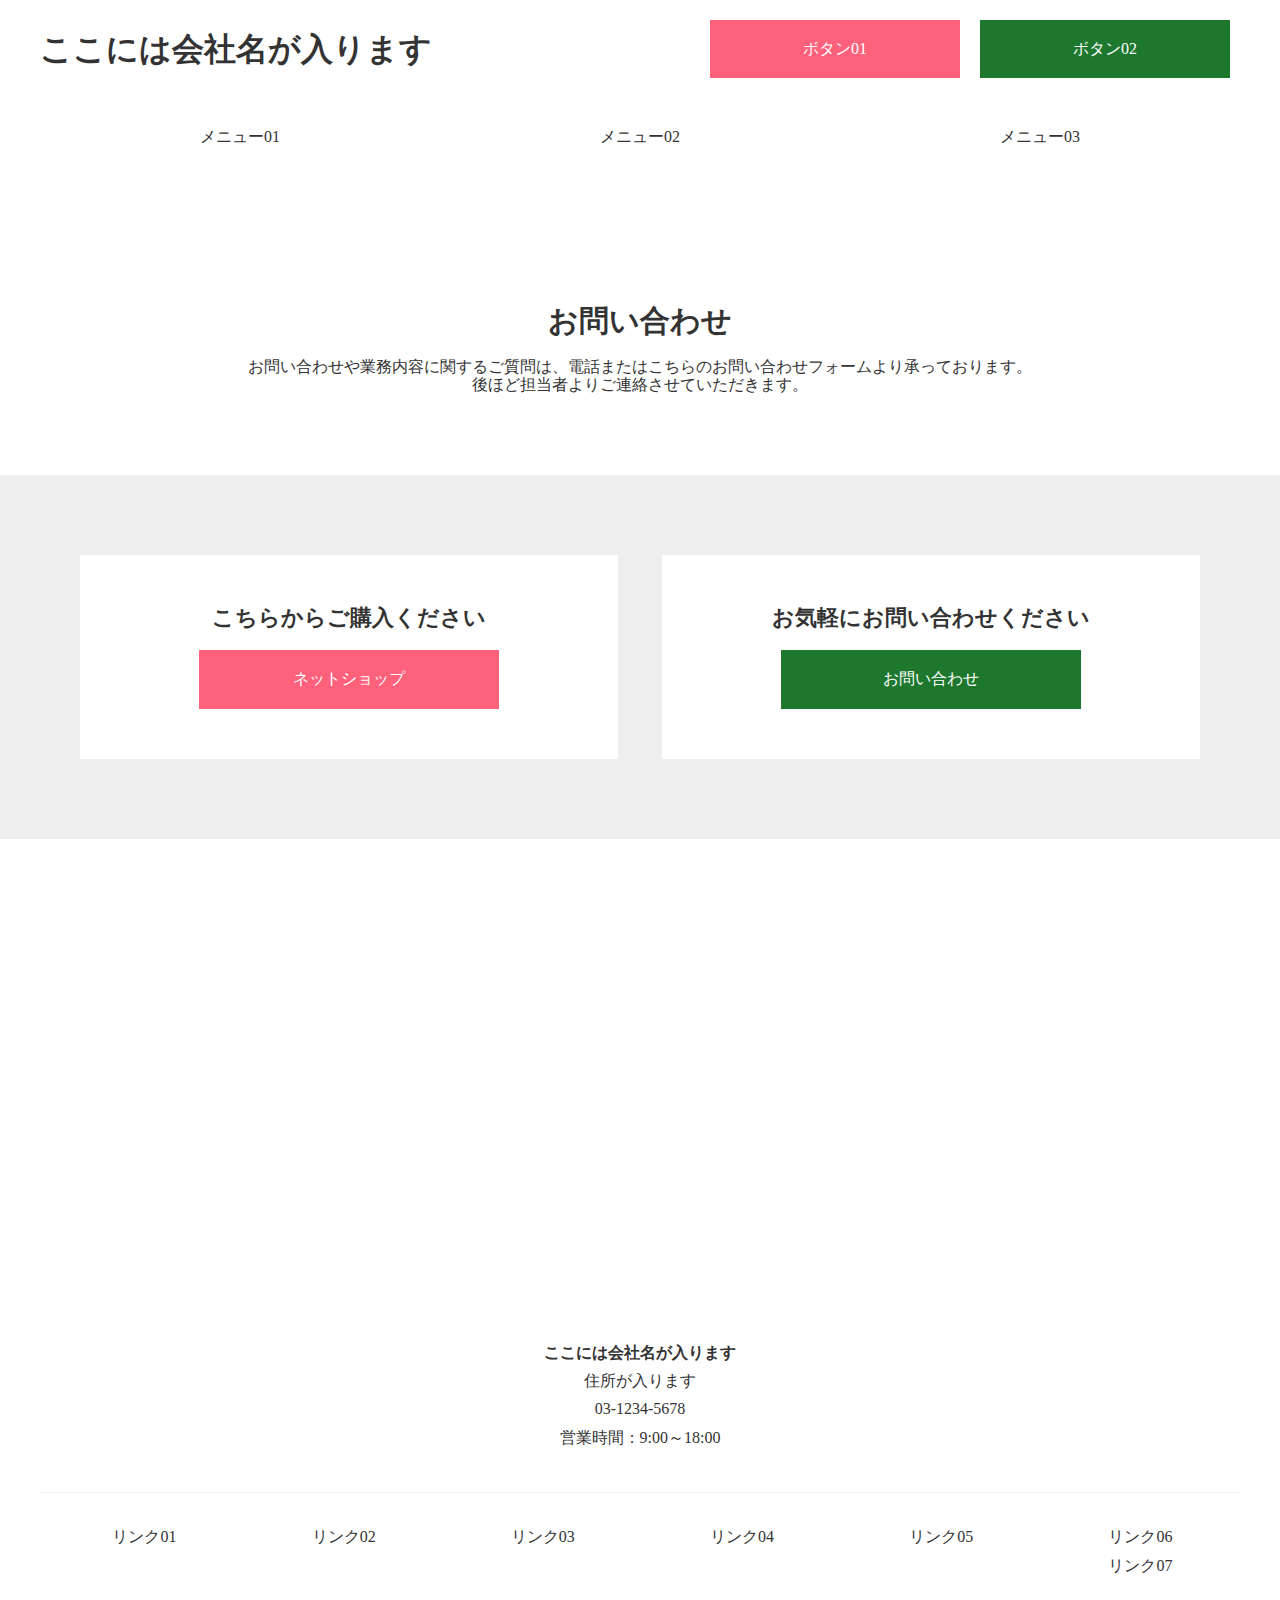
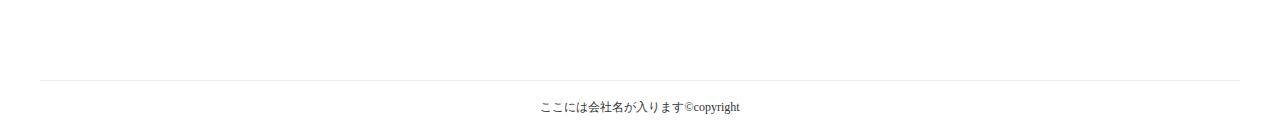
==== contact/index.html @ 03c9a067 "1219コンタクトページ（ファイル制作）" ====
<!DOCTYPE html>
<html lang="ja">
<head>
  <meta charset="UTF-8">
  <meta name="viewport" content="width=device-width, initial-scale=1.0">
  <link rel="stylesheet" href="../css/reset.css">
  <link rel="stylesheet" href="../css/style.css">
  <title>お問い合わせ</title>
</head>
<body>
  <header>
    <div class="header">
      <div class="head_top">
        <div class="head_title">
          <h1>ここには会社名が入ります</h1>
        </div>
        <div class="head_box">
          <a href="../index.html" class="head_btn btn01">ボタン01</a>
          <a href="#" class="head_btn btn02">ボタン02</a>
        </div>
      </div>
      <div class="head_navi">
        <ul>
          <li><a href="">メニュー01</a></li>
          <li><a href="">メニュー02</a></li>
          <li><a href="">メニュー03</a></li>
        </ul>    
      </div>
    </div>
  </header>

  <div class="mv">
    <h1>
      <img src="img/contact/mv.png" alt="">
    </h1>
  </div>

  <section class="form_01">
    <div class="wrapper">
        <div class="form_01_title">
          <h1>お問い合わせ</h1>
          <p>お問い合わせや業務内容に関するご質問は、電話またはこちらのお問い合わせフォームより承っております。<br>
          後ほど担当者よりご連絡させていただきます。</p>
        </div>
        <div class="form_box">
          <form>
            
          </form>
        </div>
    </div>
  </section>

  <section class="sec_btn">
    <div class="wrapper">
      <div class="sec_btn_content">
        <div class="sec_btn_box">
          <h2>こちらからご購入ください</h2>
          <a href="#" class="btn btn01">ネットショップ</a>
        </div>
        <div class="sec_btn_box">
          <h2>お気軽にお問い合わせください</h2>
          <a href="#" class="btn btn02">お問い合わせ</a>
        </div>
      </div>
    </div>
  </section>

  <div class="bottom">
    <div class="wrapper">
      <div class="bottom_box">
        <h3>ここには会社名が入ります</h3>
        <p>住所が入ります</p>
        <p>03-1234-5678</p>
        <p>営業時間：9:00～18:00</p>
      </div>
      <div class="bottom_navi">
        <ul>
          <li><a href="">リンク01</a></li>
          <li><a href="">リンク02</a></li>
          <li><a href="">リンク03</a></li>
          <li><a href="">リンク04</a></li>
          <li><a href="">リンク05</a></li>
          <li><a href="">リンク06</a></li>
          <li><a href="">リンク07</a></li>
        </ul>    
      </div>
    </div>
  </div>

  <footer><p>ここには会社名が入ります©copyright</p></footer>

</body>
</html>
---- css/style.css ----
@charset "UTF-8";
body{
	font-weight: normal;
	color: #333333;
	font-family: "メイリオ";
	font-size: 16px;
}
img{
	width: 100%;
}
.wrapper{
	max-width: 1200px;
	width: 100%;
	margin-right: auto;
	margin-left: auto;
}

@media only screen and (max-width: 1199px){
.wrapper {
		padding-right: 40px;
		padding-left: 40px;
	}
}

@media only screen and (max-width: 767px){
.wrapper {
		padding-right: 10px;
		padding-left: 10px;
	}
}

.header{
	display: block;
	padding: 20px 40px;
}
.head_top{
  display: flex;
  justify-content: space-between;
	align-items: center;
}
.head_box{
  display: flex;
  max-width: 45%;
}
.head_btn{
	width: 250px;
	text-align: center;
	color: #fff;
	margin: 0 10px;
	padding: 20px;
}

.head_navi {
  margin: 50px auto 20px;
}
.head_navi ul {
  display: flex;
  justify-content: space-around;
}

@media only screen and (max-width: 767px){
	.header{
		display: flex;
		flex-direction: column;
	}
	.head_top{
		display: flex;
		flex-direction: column;
	}
	.head_box{
		display: flex;
		max-width: 100%;
	}
	.header h1{
		font-size: 24px;
		margin-bottom: 10px;
	}
	.head_btn{
		width: 48%;
		padding: 10px;
		font-size: 14px;
	}
	.head_navi {
		margin-top: 10px;
	}
	.head_navi ul {
		padding: 10px;
	}	
}

.sec_01{
	margin: 80px 0;
}
.sec_01_box{
	display: flex;
	justify-content: space-between;
	align-items: center;
}
.sec_01_left{
	width: 60%;
}
.sec_01_left h3{
	font-size: 24px;
	margin-bottom: 20px;
}
.sec_01_left p{
	font-size: 16px;
}
.sec_01_right{
	width: 35%;
}

@media only screen and (max-width: 767px){
	.sec_01{
		margin: 40px 0;
	}
	.sec_01_box{
		display: flex;
		flex-direction: column;
		margin-bottom: 20px;
	}
	.sec_01_left{
		width: 100%;
		margin-bottom: 20px;
	}
	.sec_01_left h3{
		font-size: 18px;
		margin-bottom: 10px;
		margin-top: 10px;
	}
	.sec_01_left p{
		font-size: 14px;
	}
	.sec_01_right{
		width: 100%;
	}
}

.sec_02{
	margin: 80px 0;
}
.sec_02 h1{
	font-size: 28px;
	margin-bottom: 20px;
	text-align: left;
}
.sec_02_content{
	display: flex;
	justify-content: space-between;
}
.sec_02_box{
	width: 48%;
	display: flex;
	flex-direction: column;
}
.sec_02_box p{
	font-size: 18px;
	margin-top: 20px;
}

@media only screen and (max-width: 767px){
	.sec_02{
		margin: 40px 0 20px;
	}
	.sec_02 h1{
		font-size: 22px;
		margin-bottom: 10px;
		text-align: center;
	}
	.sec_02_content{
		display: flex;
		flex-direction: column;
	}
	.sec_02_box{
		width: 100%;
		display: flex;
		flex-direction: column;
		margin-bottom: 20px;
	}
	.sec_02_box p{
		font-size: 14px;
	}
}

.sec_03{
	margin: 80px 0;
}
.sec_03_box{
	display: flex;
	justify-content: space-between;
	align-items: center;
	background-color: #eeeeee;
	padding: 40px;
}
.sec_03_left{
	width: 38%;
}
.sec_03_right{
	width: 60%;
}
.sec_03_right h3{
	font-size: 24px;
	margin-bottom: 20px;
}
.sec_03_right p{
	font-size: 16px;
}

@media only screen and (max-width: 767px){
	.sec_03{
		margin: 40px 0;
	}
	.sec_03_box{
		display: flex;
		flex-direction: column;
		margin-bottom: 20px;
	}
	.sec_03_left{
		width: 100%;
		margin-bottom: 20px;
	}
	.sec_03_right{
		width: 100%;
	}
	.sec_03_right h3{
		font-size: 18px;
		margin-bottom: 10px;
		margin-top: 10px;
	}
	.sec_03_right p{
		font-size: 14px;
	}
}

.sec_04{
	margin: 80px 0;
}
.sec_04 h1{
	font-size: 28px;
	margin-bottom: 20px;
	text-align: left;
}
.sec_04_content{
	display: flex;
	justify-content: space-between;
}
.sec_04_box{
	width: 30%;
	display: flex;
	flex-direction: column;
}
.sec_04_box h3{
	font-size: 20px;
	margin-top: 20px;
	margin-bottom: 20px;
}
.sec_04_box p{
	font-size: 18px;
}

@media only screen and (max-width: 767px){
	.sec_04{
		margin: 40px 0 20px;
	}
	.sec_04 h1{
		font-size: 22px;
		margin-bottom: 10px;
		text-align: center;
	}
	.sec_04_content{
		display: flex;
		flex-direction: column;
	}
	.sec_04_box{
		width: 100%;
		display: flex;
		flex-direction: column;
		margin-bottom: 20px;
	}
	.sec_04_box p{
		font-size: 14px;
	}
}

.sec_btn{
	background-color: #eeeeee;
	padding: 80px;
}
.sec_btn_content 	{
	display: flex;
	justify-content: space-between;
}
.sec_btn_box{
	width: 48%;
	display: flex;
	flex-direction: column;
	align-items: center;
	background-color: #fff;
	padding: 50px 60px;
}
.sec_btn_box h2{
	text-align: center;
	font-size: 22px;
	margin-bottom: 20px;
}
.btn{
	width: 300px;
	text-align: center;
	color: #fff;
	margin: 0 10px;
	padding: 20px;
}
.btn01 {
	background-color: #fd617b;
}
.btn02 {
	background-color: #1d782e;
}

.bottom{
	text-align: center;
	margin-top: 500px;
}
.bottom_box {
	padding-bottom: 40px;
	border-bottom: 1px solid #eeeeee;
}
.bottom_box h3 {
	font-size: 16px;
	padding: 5px;
}
.bottom_box p {
	padding: 5px;
}
.bottom_navi {
	padding: 30px 0 100px;
	border-bottom: 1px solid #eeeeee;
}
.bottom_navi ul {
  display: flex;
	flex-wrap: wrap;
	justify-content: flex-end;
}
.bottom_navi li {
	width: 16.6%;
	padding: 5px;
}
@media only screen and (max-width: 767px){
	.bottom_navi ul {
		display: flex;
		flex-direction: column;
	}
	.bottom_navi li {
		width: 100%;
		padding: 10px;
	}	
}
	
footer p{
	text-align: center;
	font-size: 12px;
	padding: 20px 0;
}

/* ------- 問い合わせページ ------- */
.form_01{
	margin: 80px 0;
}
.form_01_title{
	text-align: center;
}
.form_01_title h1{
	margin-bottom: 20px;
	font-size: 30px;
}
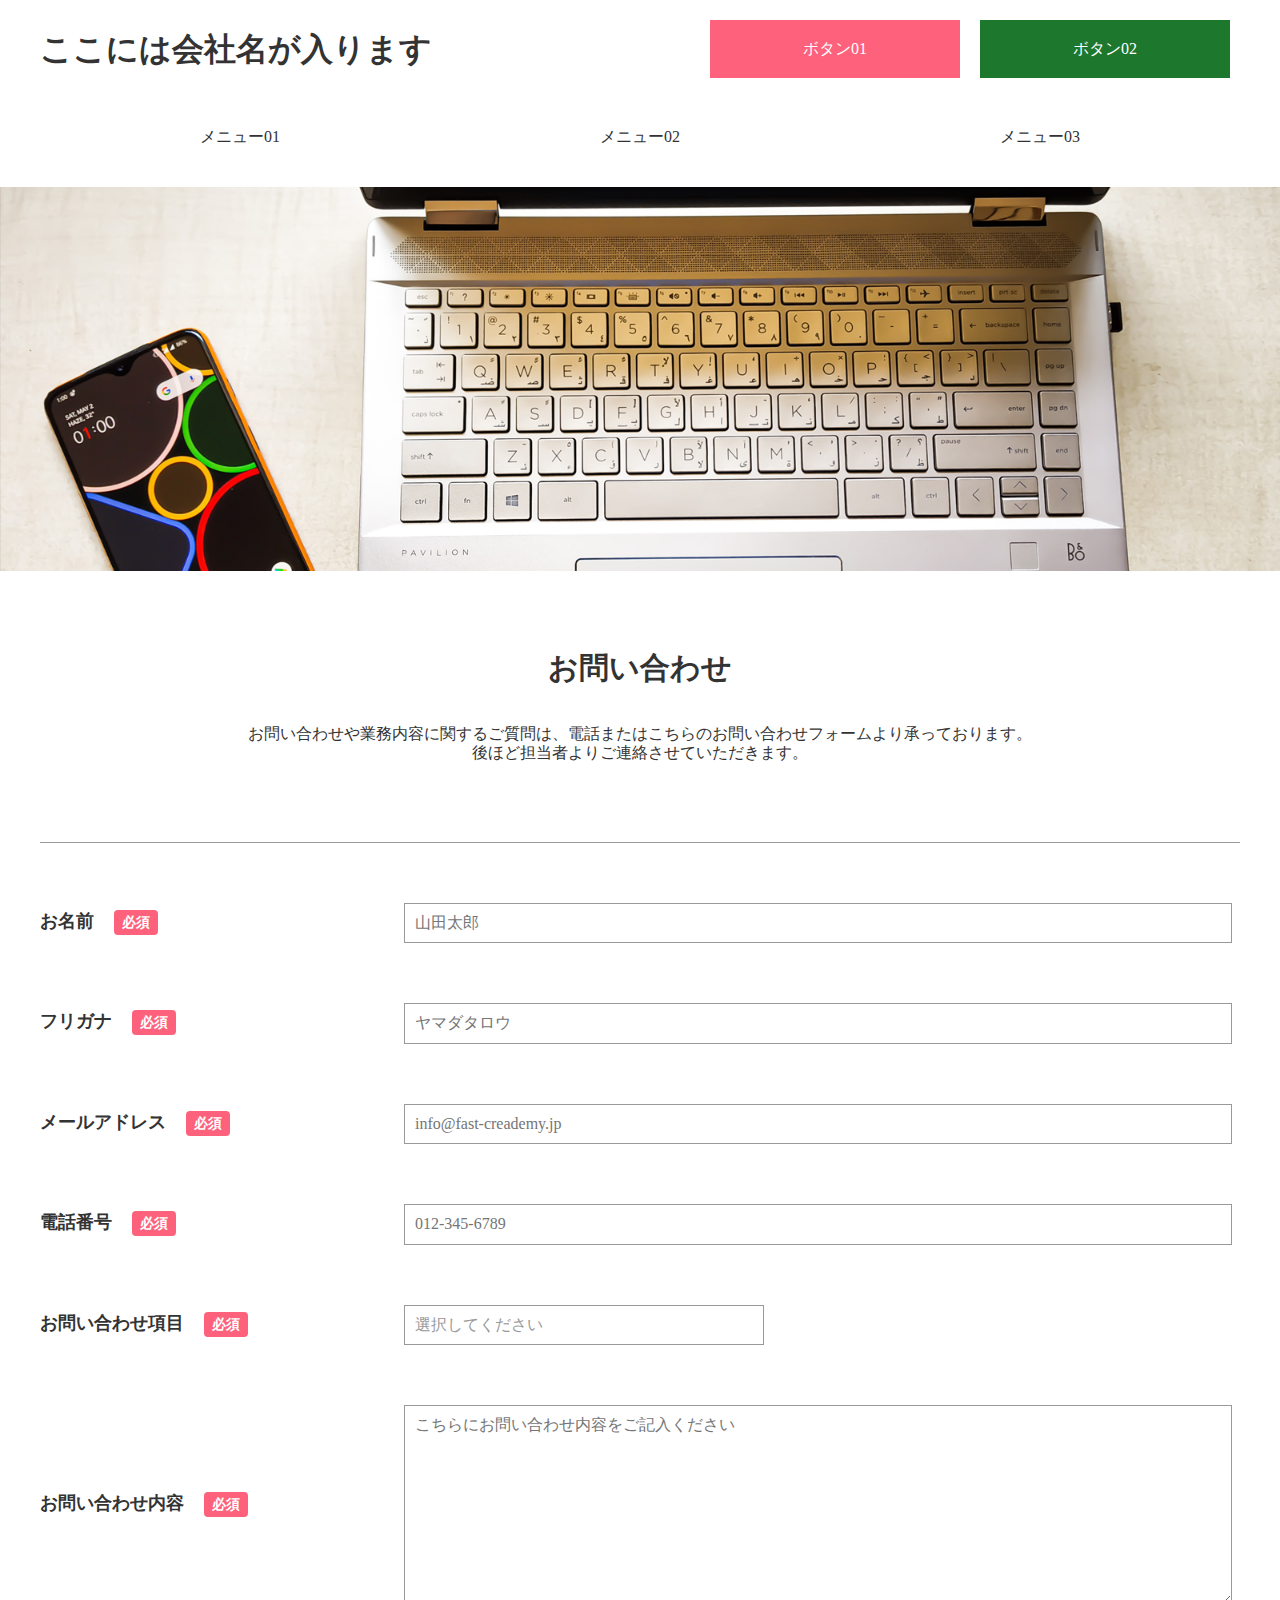
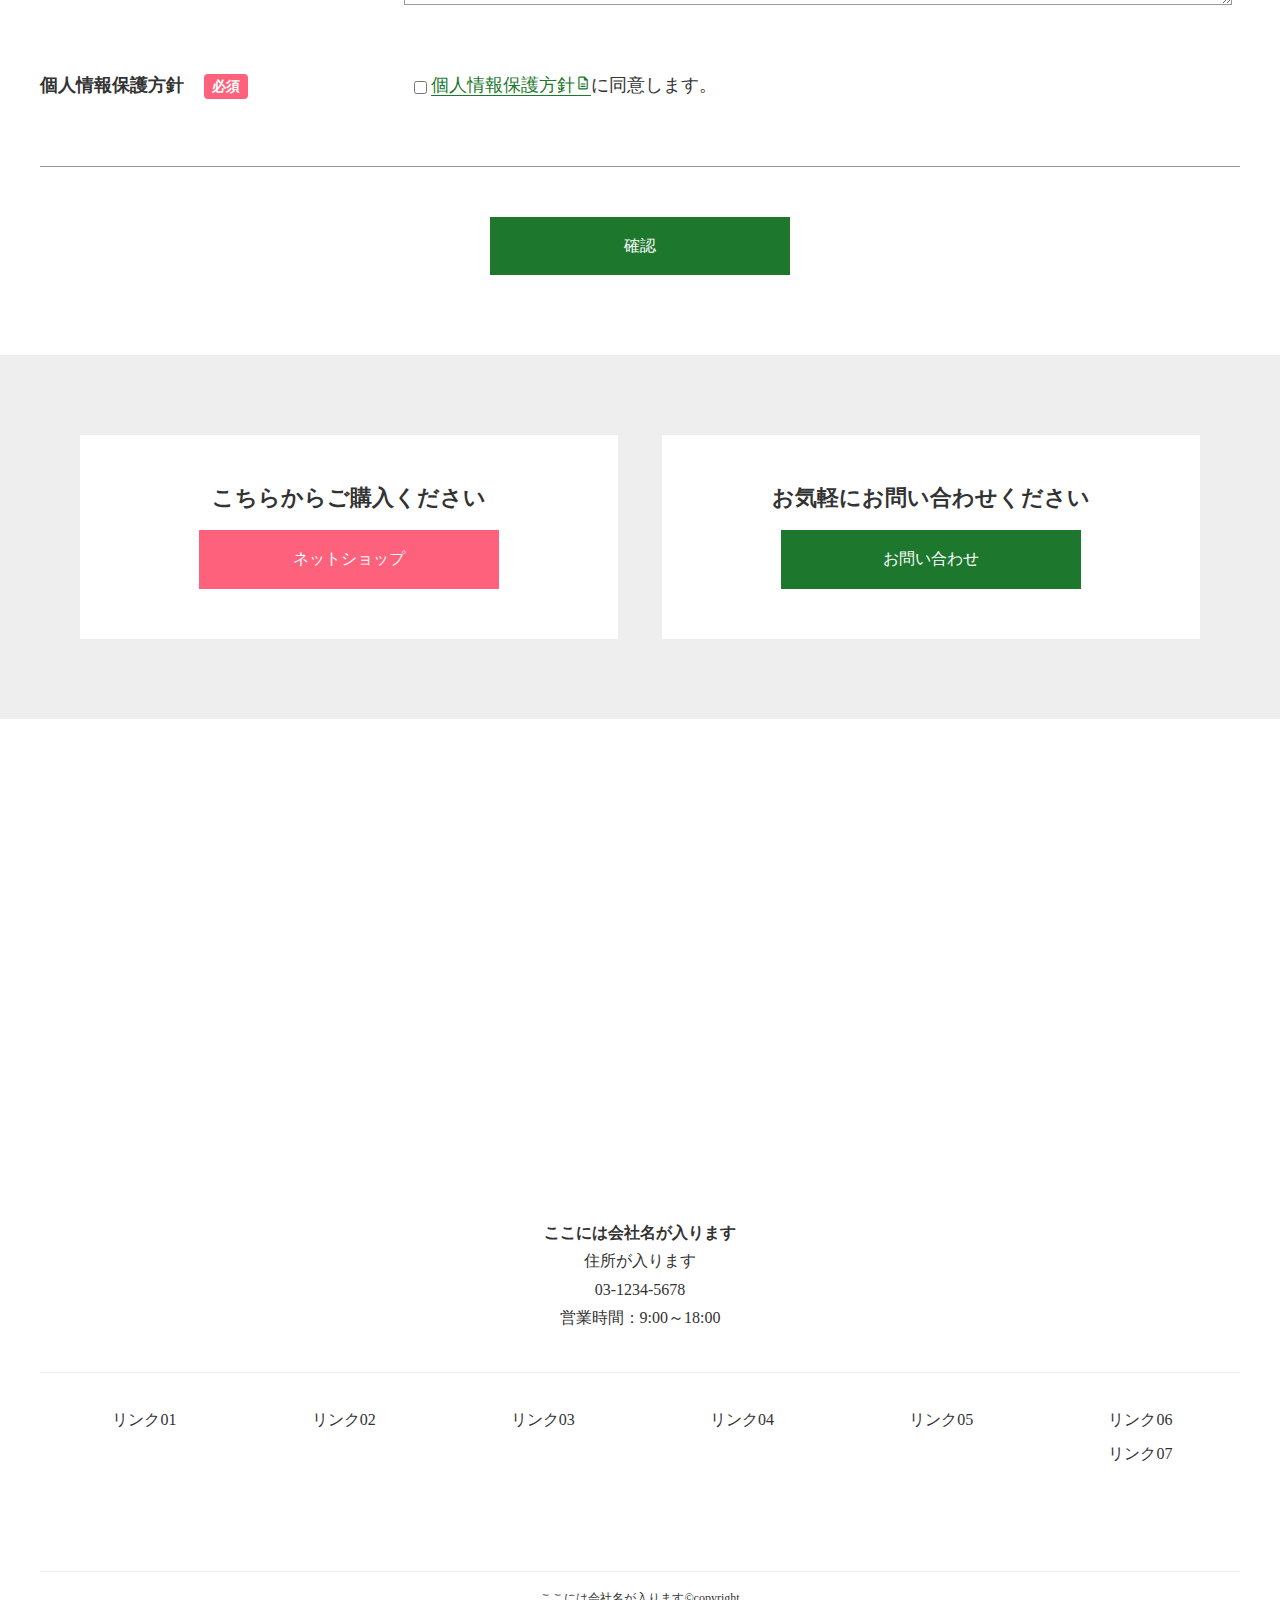
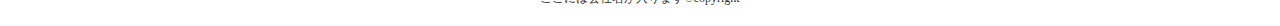
==== commit 2be634ff: "0110お問い合わせページ完成" ====
--- a/contact/index.html
+++ b/contact/index.html
@@ -5,6 +5,7 @@
   <meta name="viewport" content="width=device-width, initial-scale=1.0">
   <link rel="stylesheet" href="../css/reset.css">
   <link rel="stylesheet" href="../css/style.css">
+  <link rel="stylesheet" href="https://fonts.googleapis.com/css2?family=Material+Symbols+Outlined:opsz,wght,FILL,GRAD@24,400,0,0" />
   <title>お問い合わせ</title>
 </head>
 <body>
@@ -31,7 +32,7 @@
 
   <div class="mv">
     <h1>
-      <img src="img/contact/mv.png" alt="">
+      <img src="../img/contact/mv.png" alt="">
     </h1>
   </div>
 
@@ -44,7 +45,46 @@
         </div>
         <div class="form_box">
           <form>
-            
+            <div class="form_content">
+              <label for="name">お名前<span class="form_required">必須</span></label>
+              <input type="text" name="name" id="name" placeholder="山田太郎" required>
+            </div>
+            <div class="form_content">
+              <label for="name_kana">フリガナ<span class="form_required">必須</span></label>
+              <input type="text" name="name_kana" id="name_kana" placeholder="ヤマダタロウ" required>
+            </div>
+            <div class="form_content">
+              <label for="e-mail">メールアドレス<span class="form_required">必須</span></label>
+              <input type="email" name="e-mail" id="e-mail" placeholder="info@fast-creademy.jp" required>
+            </div>
+            <div class="form_content">
+              <label for="phone">電話番号<span class="form_required">必須</span></label>
+              <input type="tel" name="phone" id="phone" placeholder="012-345-6789" required>
+            </div>
+            <div class="form_content">
+              <label for="inquiry_type">お問い合わせ項目<span class="form_required">必須</span></label>
+              <select name="inquiry_type" id="inquiry_type" required>
+                <option value="" disabled selected>選択してください</option>
+                <option value="選択肢01">選択肢01</option>
+                <option value="選択肢02">選択肢02</option>
+                <option value="選択肢03">選択肢03</option>
+                <option value="選択肢04">選択肢04</option>
+              </select>
+            </div>
+            <div class="form_content">
+              <label for="inquiry_content">お問い合わせ内容<span class="form_required">必須</span></label>
+              <textarea name="inquiry_content" name="inquiry_content" id="inquiry_content" placeholder="こちらにお問い合わせ内容をご記入ください" required></textarea>
+            </div>
+            <div class="form_content">
+              <label>個人情報保護方針<span class="form_required">必須</span></label>
+              <div class="policy">
+                <input type="checkbox" name="policy" id="policy" required>
+                <label for="policy"><a href="#">個人情報保護方針<span class="material-symbols-outlined">description</span></a>に同意します。</label>
+              </div>
+            </div>
+            <div class="form_btn_box">
+              <button type="submit" class="form_btn">確認</button>
+            </div>
           </form>
         </div>
     </div>
--- a/css/style.css
+++ b/css/style.css
@@ -254,7 +254,7 @@
 	margin-top: 20px;
 	margin-bottom: 20px;
 }
-.sec_04_box p{
+.sec_04_box p, .sec_04_box span{
 	font-size: 18px;
 }
 
@@ -344,6 +344,7 @@
 .bottom_navi li {
 	width: 16.6%;
 	padding: 5px;
+	line-height: 1.5;
 }
 @media only screen and (max-width: 767px){
 	.bottom_navi ul {
@@ -368,8 +369,83 @@
 }
 .form_01_title{
 	text-align: center;
+	padding-bottom: 80px;
+	border-bottom: 1px solid #999999;
 }
 .form_01_title h1{
-	margin-bottom: 20px;
+	margin-bottom: 40px;
 	font-size: 30px;
+}
+
+.form_content {
+	margin: 60px auto;
+}
+label {
+	display: inline-block;
+	font-size: 18px;
+	font-weight: bold;
+	width: 30%;
+}
+.form_required {
+	font-size: 14px;
+	color: #fff;
+	background-color: #fd617b;
+	border-radius: 4px;
+	margin-left: 20px;
+	padding: 5px 8px;
+}
+
+input, textarea {
+	border: 1px solid #999999;
+	padding: 10px;
+	width: 69%;
+}
+select {
+	border: 1px solid #999999;
+	padding: 10px;
+	width: 30%;
+}
+select option:first-child {
+	color: #999999;
+}
+select:invalid {
+	color: #999999;
+}
+select option{
+	color: #000;
+}
+textarea {
+	height: 200px;
+}
+.policy {
+	display: inline-block;
+	width: 68%;
+	padding: 10px;
+}
+.policy input {
+	width: fit-content;
+}
+.policy label {
+	font-weight: normal;
+	width: fit-content;
+}
+.policy a {
+	color: #1d782e;
+	border-bottom: 1px solid #1d782e;
+}
+.policy span {
+	font-size: 16px;
+}
+.form_btn_box{
+	border-top: 1px solid #999999;
+	padding-top: 50px;
+	text-align: center;
+}
+.form_btn {
+	width: 300px;
+	text-align: center;
+	color: #fff;
+	margin: 0 auto;
+	padding: 20px;
+	background-color: #1d782e;
 }